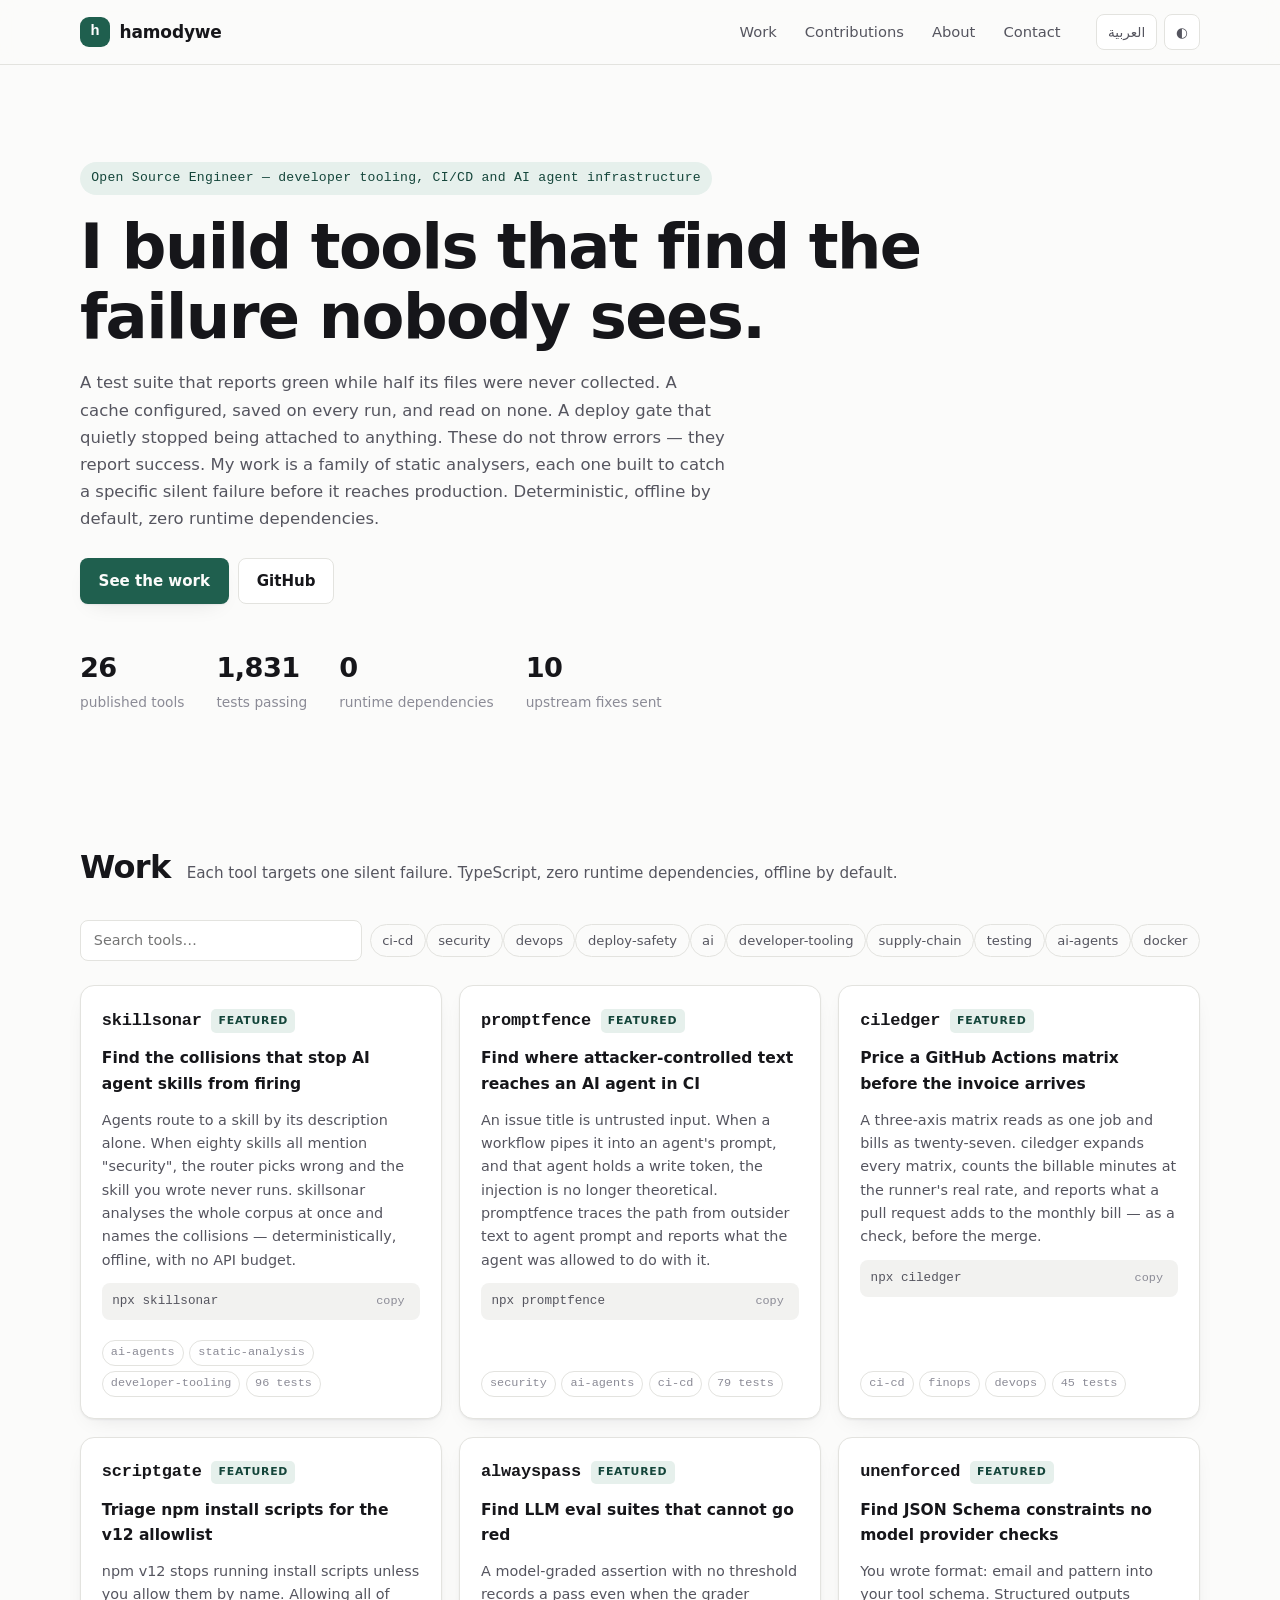
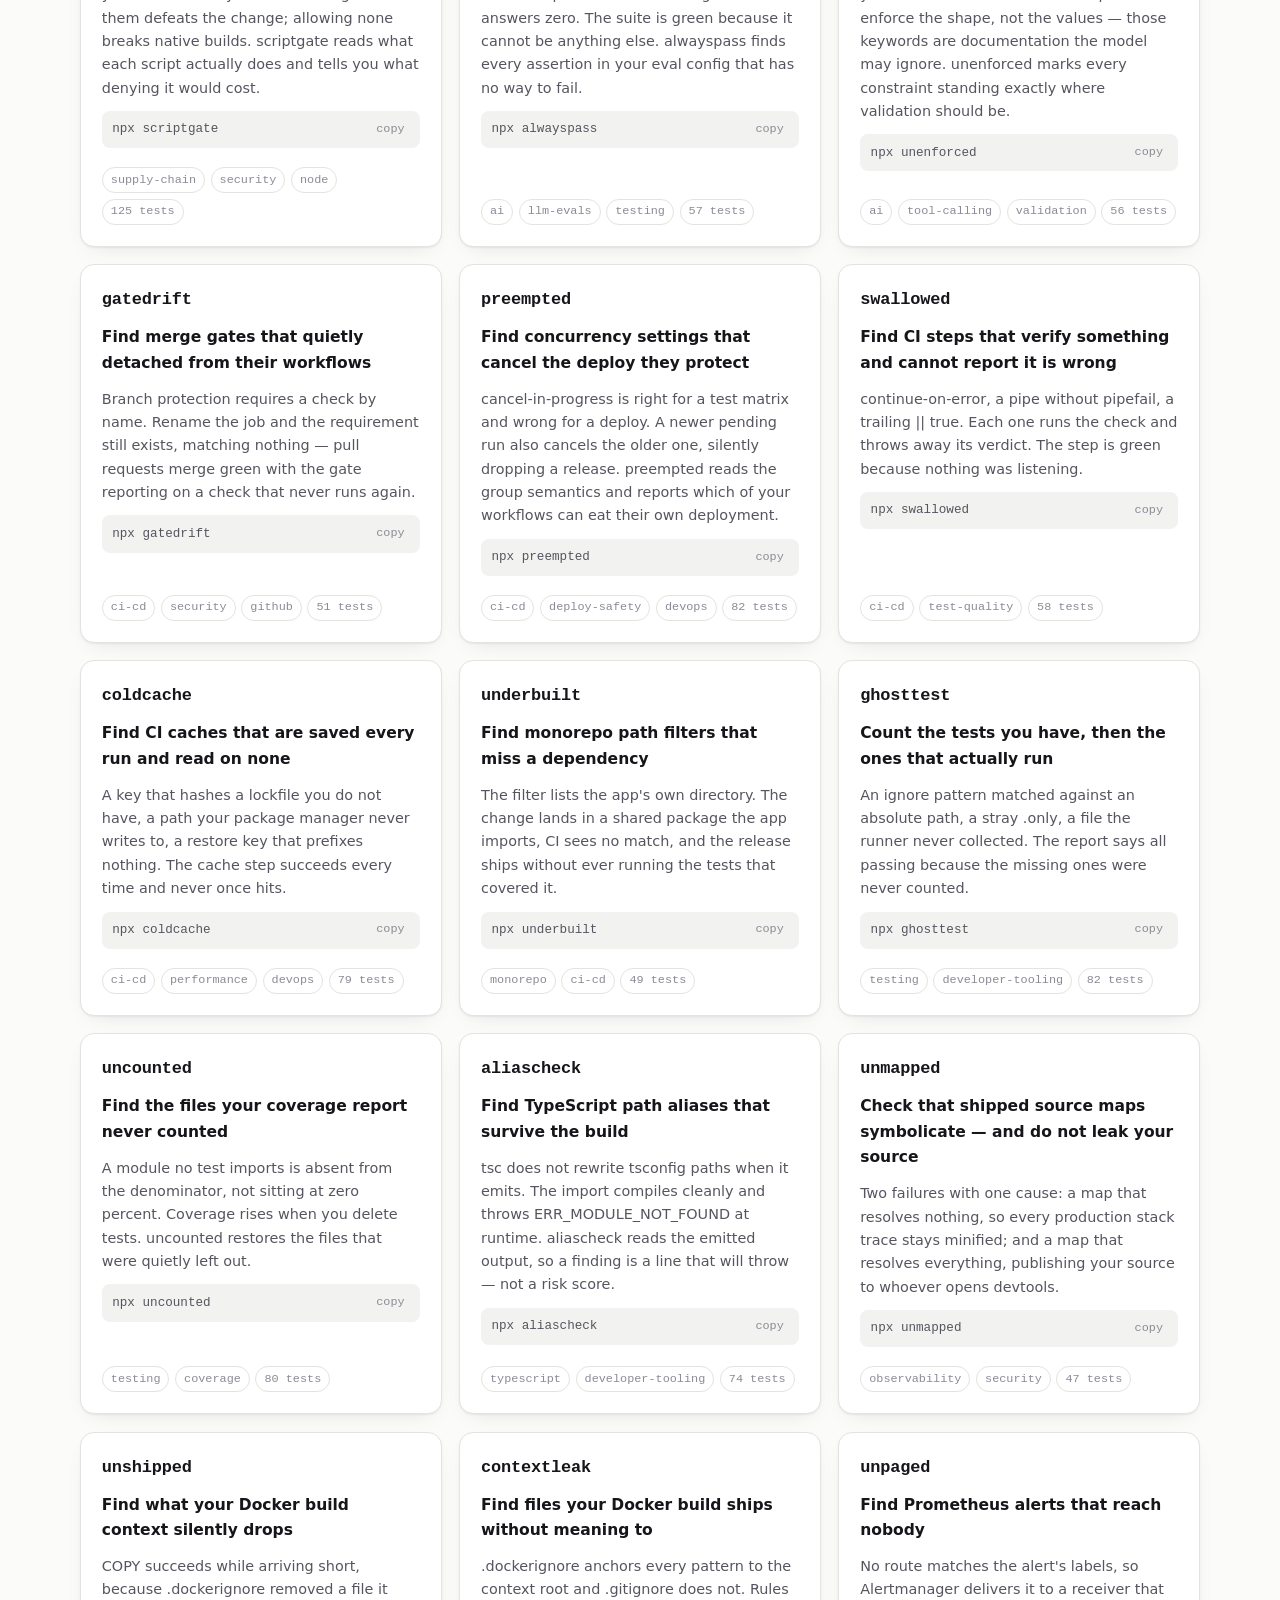
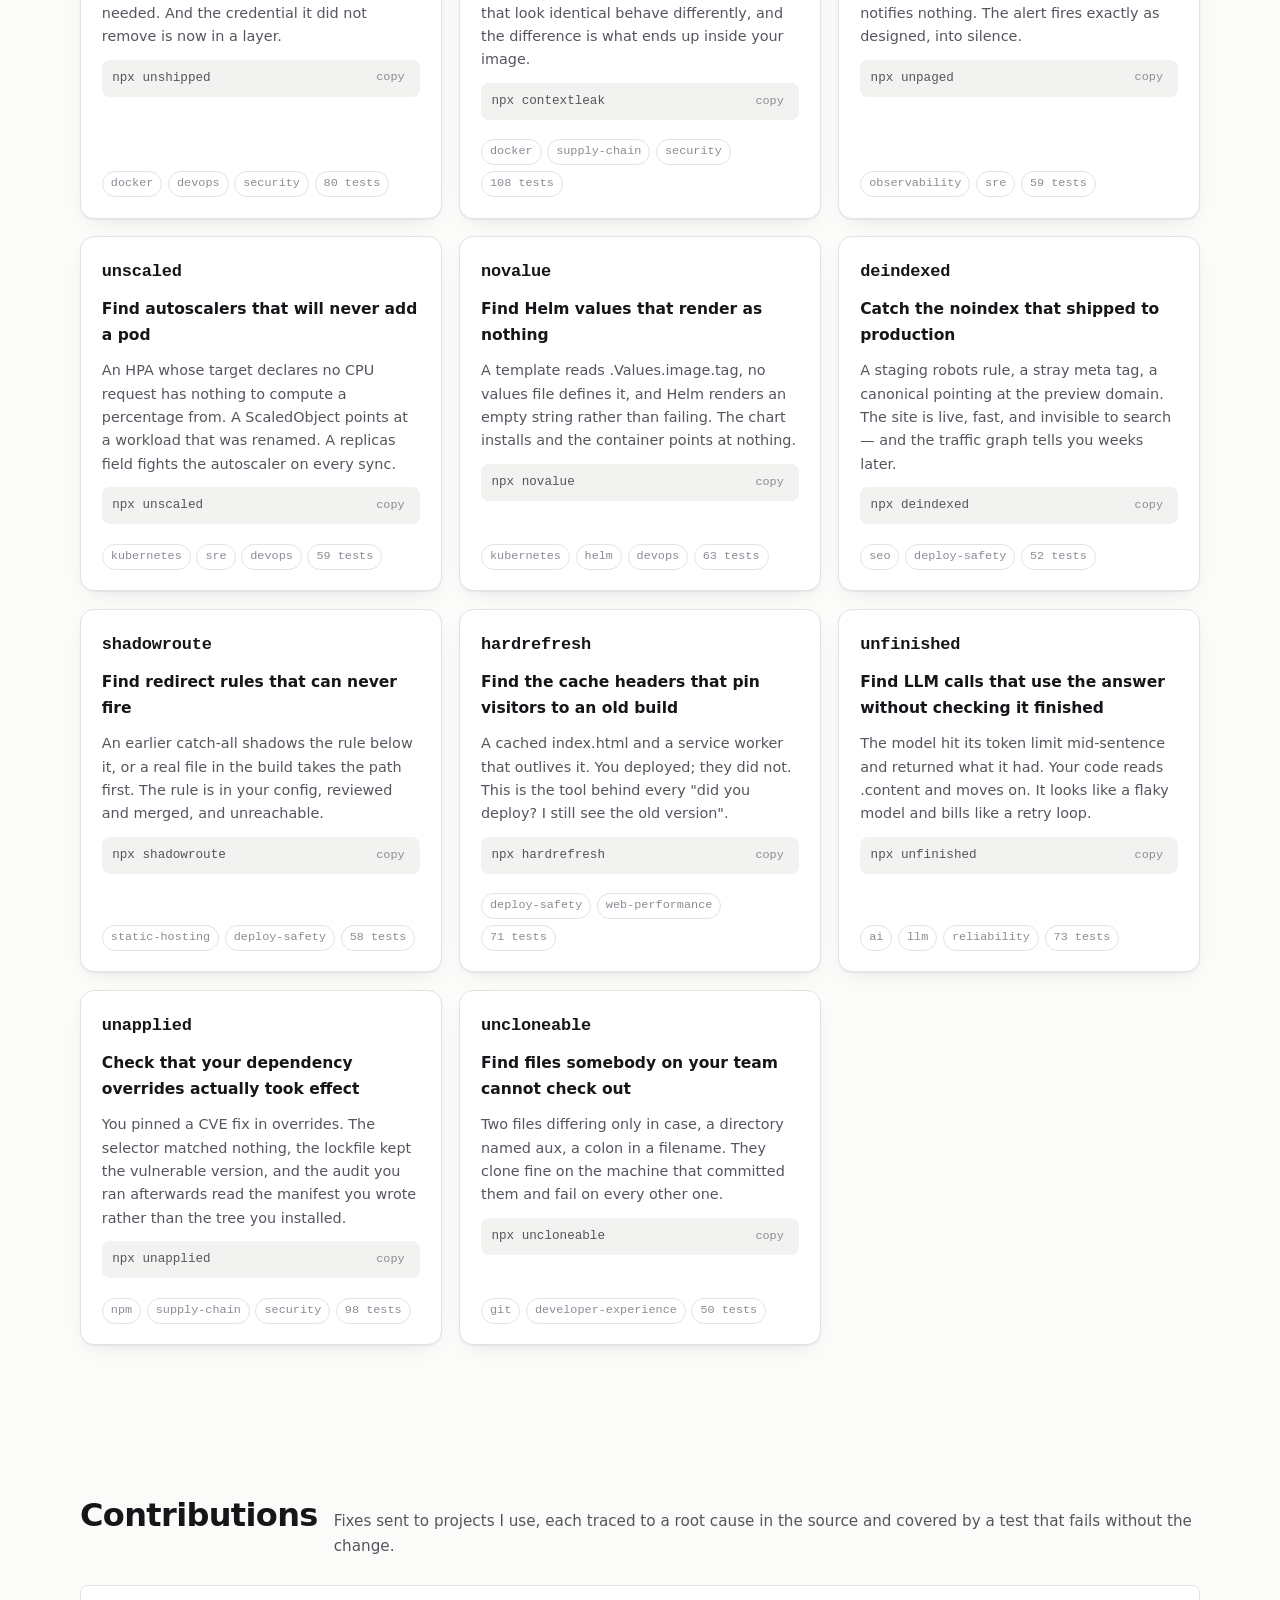
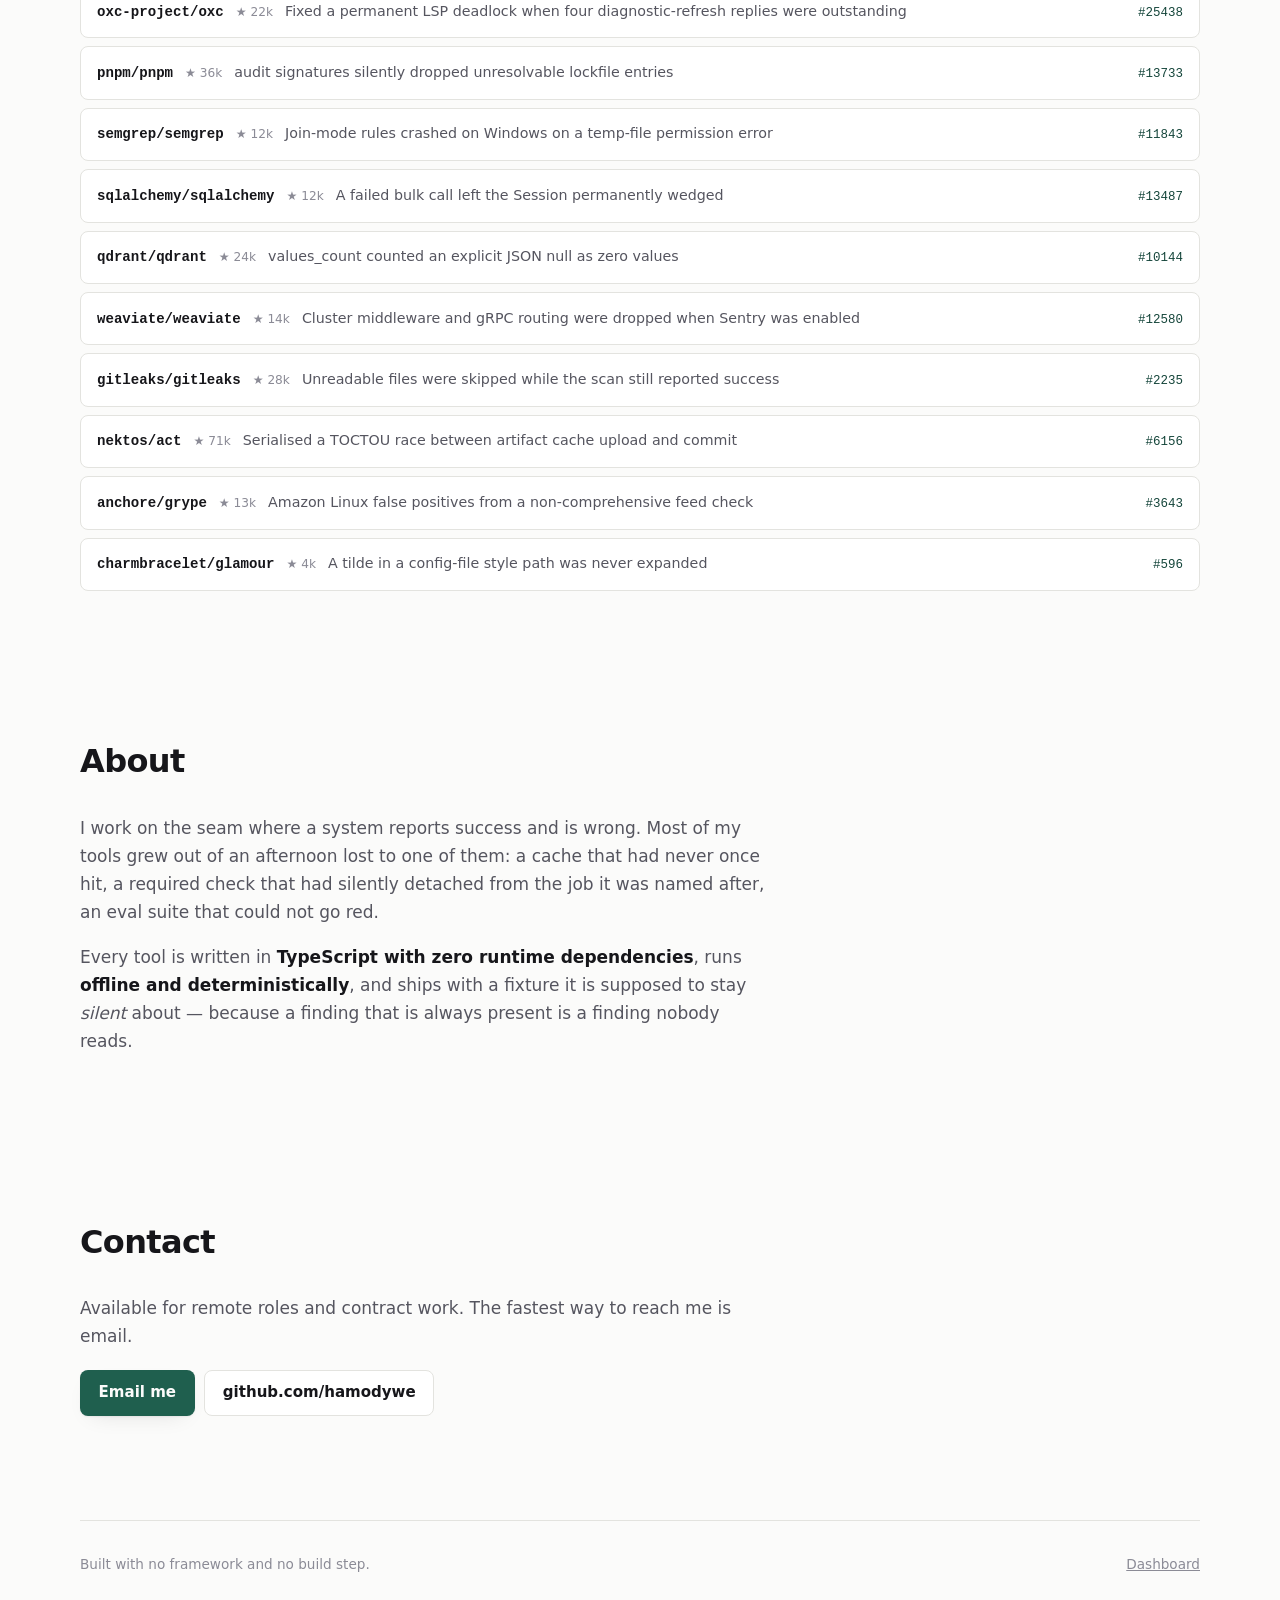
==== index.html @ c2688f0e "feat: bilingual portfolio with a project dashboard Static site, no framework and no build step: GitH" ====
<!doctype html>
<html lang="en" dir="ltr">
<head>
<meta charset="utf-8">
<meta name="viewport" content="width=device-width, initial-scale=1">
<title>hamodywe — open source engineer</title>
<meta name="description" content="Static analysers that find silent failures in CI, deploys, tests and AI agent tooling. Deterministic, offline, zero dependencies.">
<meta name="color-scheme" content="light dark">
<meta property="og:title" content="hamodywe — open source engineer">
<meta property="og:description" content="Tools that find the failure nobody sees.">
<meta property="og:type" content="website">
<link rel="stylesheet" href="assets/css/app.css">
<link rel="icon" href="data:image/svg+xml,<svg xmlns='http://www.w3.org/2000/svg' viewBox='0 0 32 32'><rect width='32' height='32' rx='8' fill='%231f5f4e'/><text x='16' y='23' font-size='19' font-family='monospace' font-weight='700' fill='%23fff' text-anchor='middle'>h</text></svg>">
<script>
  // Applied before paint so the correct theme and direction never flash.
  (() => {
    const t = localStorage.getItem('theme');
    if (t) document.documentElement.dataset.theme = t;
    const l = localStorage.getItem('lang') || (navigator.language || '').startsWith('ar') ? 'ar' : 'en';
    const lang = localStorage.getItem('lang') || l;
    document.documentElement.lang = lang;
    document.documentElement.dir = lang === 'ar' ? 'rtl' : 'ltr';
  })();
</script>
</head>
<body>
<a class="skip" href="#main" data-i18n="skip">Skip to content</a>

<header class="top">
  <div class="wrap top-in">
    <a class="brand" href="./"><span class="brand-mark">h</span><span>hamodywe</span></a>
    <nav class="top-nav" aria-label="Sections">
      <a href="#work" data-i18n="nav.work">Work</a>
      <a href="#contributions" data-i18n="nav.contributions">Contributions</a>
      <a href="#about" data-i18n="nav.about">About</a>
      <a href="#contact" data-i18n="nav.contact">Contact</a>
    </nav>
    <div class="tools">
      <button class="chip" id="lang-toggle" type="button" aria-label="Switch language">العربية</button>
      <button class="chip" id="theme-toggle" type="button" aria-label="Switch theme">◐</button>
    </div>
  </div>
</header>

<main id="main">
  <section class="hero wrap">
    <span class="hero-role" id="hero-role"></span>
    <h1 id="hero-tagline"></h1>
    <p id="hero-intro"></p>
    <div class="hero-actions">
      <a class="btn btn-primary" href="#work" data-i18n="cta.work">See the work</a>
      <a class="btn btn-ghost" id="gh-link" href="https://github.com/hamodywe" target="_blank" rel="noopener">GitHub</a>
    </div>
    <div class="stats" id="stats"></div>
  </section>

  <section class="sec wrap" id="work">
    <div class="sec-head">
      <h2 data-i18n="nav.work">Work</h2>
      <p data-i18n="work.intro">Each tool targets one silent failure. TypeScript, zero runtime dependencies, offline by default.</p>
    </div>
    <div class="filters">
      <input type="search" id="q" autocomplete="off">
      <div id="tags" role="group"></div>
    </div>
    <div class="grid" id="grid"></div>
    <p class="empty" id="empty" hidden data-i18n="work.empty">Nothing matches that filter.</p>
  </section>

  <section class="sec wrap" id="contributions">
    <div class="sec-head">
      <h2 data-i18n="nav.contributions">Contributions</h2>
      <p id="contrib-intro"></p>
    </div>
    <div class="contrib-list" id="contrib-list"></div>
  </section>

  <section class="sec wrap" id="about">
    <div class="sec-head"><h2 data-i18n="nav.about">About</h2></div>
    <div class="prose" id="about-body"></div>
  </section>

  <section class="sec wrap" id="contact">
    <div class="sec-head"><h2 data-i18n="nav.contact">Contact</h2></div>
    <p class="prose" id="contact-line"></p>
    <div class="contact-row">
      <a class="btn btn-primary" id="mail-link" href="#"></a>
      <a class="btn btn-ghost" href="https://github.com/hamodywe" target="_blank" rel="noopener">github.com/hamodywe</a>
    </div>
  </section>
</main>

<footer class="wrap">
  <span id="foot-left"></span>
  <span><a href="admin.html" data-i18n="foot.dashboard">Dashboard</a></span>
</footer>

<div class="toast" id="toast" role="status" aria-live="polite"></div>

<script type="module" src="assets/js/app.js"></script>
</body>
</html>
---- assets/css/app.css ----
/* hamodywe.github.io — design system
   No build step, no dependencies, no external requests. */

:root {
  --bg: #fbfbfa;
  --bg-raised: #ffffff;
  --bg-sunken: #f2f2f0;
  --ink: #16161a;
  --ink-soft: #55555f;
  --ink-faint: #8b8b96;
  --line: #e3e3df;
  --accent: #1f5f4e;
  --accent-soft: #e6f0ec;
  --accent-ink: #14453a;
  --warn: #8a5a1a;

  --radius: 14px;
  --radius-sm: 8px;
  --shadow: 0 1px 2px rgb(20 20 26 / 6%), 0 8px 24px -12px rgb(20 20 26 / 14%);
  --shadow-lift: 0 2px 4px rgb(20 20 26 / 8%), 0 18px 40px -18px rgb(20 20 26 / 22%);

  --page: 1120px;
  --step: clamp(1rem, 0.6rem + 1.6vw, 1.6rem);

  --sans: ui-sans-serif, system-ui, -apple-system, "Segoe UI", Roboto, "Noto Sans Arabic", "Segoe UI Historic", sans-serif;
  --mono: ui-monospace, SFMono-Regular, "SF Mono", Menlo, Consolas, monospace;
}

:root[data-theme='dark'] {
  --bg: #0e0f11;
  --bg-raised: #16181b;
  --bg-sunken: #1c1f23;
  --ink: #eceef0;
  --ink-soft: #a6abb2;
  --ink-faint: #767c85;
  --line: #262a2f;
  --accent: #64d2ad;
  --accent-soft: #14302a;
  --accent-ink: #9fe8cd;
  --warn: #e0b070;
  --shadow: 0 1px 2px rgb(0 0 0 / 40%), 0 10px 30px -14px rgb(0 0 0 / 60%);
  --shadow-lift: 0 2px 6px rgb(0 0 0 / 45%), 0 22px 48px -20px rgb(0 0 0 / 70%);
}

@media (prefers-color-scheme: dark) {
  :root:not([data-theme='light']) {
    --bg: #0e0f11;
    --bg-raised: #16181b;
    --bg-sunken: #1c1f23;
    --ink: #eceef0;
    --ink-soft: #a6abb2;
    --ink-faint: #767c85;
    --line: #262a2f;
    --accent: #64d2ad;
    --accent-soft: #14302a;
    --accent-ink: #9fe8cd;
    --warn: #e0b070;
    --shadow: 0 1px 2px rgb(0 0 0 / 40%), 0 10px 30px -14px rgb(0 0 0 / 60%);
    --shadow-lift: 0 2px 6px rgb(0 0 0 / 45%), 0 22px 48px -20px rgb(0 0 0 / 70%);
  }
}

*, *::before, *::after { box-sizing: border-box; }

html { scroll-behavior: smooth; }
@media (prefers-reduced-motion: reduce) {
  html { scroll-behavior: auto; }
  *, *::before, *::after { animation-duration: 0.001ms !important; transition-duration: 0.001ms !important; }
}

body {
  margin: 0;
  background: var(--bg);
  color: var(--ink);
  font-family: var(--sans);
  font-size: 17px;
  line-height: 1.65;
  -webkit-font-smoothing: antialiased;
  text-rendering: optimizeLegibility;
}

html[dir='rtl'] body { line-height: 1.9; }

.wrap { width: min(100% - 2.5rem, var(--page)); margin-inline: auto; }

a { color: inherit; }

.skip {
  position: absolute; inset-inline-start: -9999px; top: 0; z-index: 100;
  background: var(--accent); color: #fff; padding: 0.6rem 1rem; border-radius: 0 0 var(--radius-sm) 0;
}
.skip:focus { inset-inline-start: 0; }

/* ---------- header ---------- */

.top {
  position: sticky; top: 0; z-index: 40;
  backdrop-filter: blur(12px);
  background: color-mix(in srgb, var(--bg) 86%, transparent);
  border-bottom: 1px solid var(--line);
}
.top-in { display: flex; align-items: center; gap: 1rem; padding: 0.85rem 0; }

.brand { display: flex; align-items: center; gap: 0.6rem; font-weight: 650; letter-spacing: -0.01em; text-decoration: none; }
.brand-mark {
  width: 30px; height: 30px; border-radius: 9px; display: grid; place-items: center;
  background: var(--accent); color: var(--bg-raised); font-family: var(--mono); font-size: 15px; font-weight: 700;
}

.top-nav { display: flex; gap: 0.35rem; margin-inline-start: auto; }
.top-nav a {
  padding: 0.4rem 0.7rem; border-radius: var(--radius-sm); text-decoration: none;
  color: var(--ink-soft); font-size: 0.92rem; transition: background 0.15s, color 0.15s;
}
.top-nav a:hover { background: var(--bg-sunken); color: var(--ink); }
@media (max-width: 760px) { .top-nav { display: none; } }

.tools { display: flex; gap: 0.4rem; margin-inline-start: auto; }
@media (min-width: 761px) { .tools { margin-inline-start: 0.5rem; } }

.chip {
  border: 1px solid var(--line); background: var(--bg-raised); color: var(--ink-soft);
  border-radius: var(--radius-sm); padding: 0.38rem 0.7rem; font: inherit; font-size: 0.85rem;
  cursor: pointer; transition: border-color 0.15s, color 0.15s, background 0.15s;
}
.chip:hover { color: var(--ink); border-color: var(--ink-faint); }
.chip:focus-visible, a:focus-visible, button:focus-visible, input:focus-visible, textarea:focus-visible, select:focus-visible {
  outline: 2px solid var(--accent); outline-offset: 2px;
}

/* ---------- hero ---------- */

.hero { padding: clamp(3rem, 8vw, 6rem) 0 clamp(2rem, 5vw, 3.5rem); }
.hero-role {
  font-family: var(--mono); font-size: 0.82rem; letter-spacing: 0.02em;
  color: var(--accent-ink); background: var(--accent-soft);
  display: inline-block; padding: 0.35rem 0.7rem; border-radius: 999px; margin-bottom: 1.1rem;
}
.hero h1 {
  font-size: clamp(2.1rem, 1.2rem + 3.6vw, 3.9rem);
  line-height: 1.12; letter-spacing: -0.025em; margin: 0 0 1.1rem; font-weight: 680; max-width: 20ch;
}
html[dir='rtl'] .hero h1 { line-height: 1.35; letter-spacing: 0; }
.hero p { color: var(--ink-soft); max-width: 62ch; margin: 0 0 1.6rem; font-size: 1.03rem; }
.hero-actions { display: flex; flex-wrap: wrap; gap: 0.6rem; align-items: center; }

.btn {
  display: inline-flex; align-items: center; gap: 0.45rem; text-decoration: none;
  padding: 0.6rem 1.1rem; border-radius: var(--radius-sm); font-size: 0.94rem; font-weight: 550;
  border: 1px solid transparent; cursor: pointer; transition: transform 0.12s, box-shadow 0.15s, background 0.15s;
}
.btn-primary { background: var(--accent); color: var(--bg); box-shadow: var(--shadow); }
.btn-primary:hover { transform: translateY(-1px); box-shadow: var(--shadow-lift); }
.btn-ghost { border-color: var(--line); color: var(--ink); background: var(--bg-raised); }
.btn-ghost:hover { border-color: var(--ink-faint); }

.stats { display: flex; flex-wrap: wrap; gap: 2rem; margin-top: 2.6rem; }
.stat-n { font-size: 1.7rem; font-weight: 660; letter-spacing: -0.02em; font-variant-numeric: tabular-nums; }
.stat-l { color: var(--ink-faint); font-size: 0.86rem; }

/* ---------- sections ---------- */

.sec { padding: clamp(2.5rem, 6vw, 4.5rem) 0; }
.sec-head { display: flex; align-items: baseline; gap: 1rem; flex-wrap: wrap; margin-bottom: 1.6rem; }
.sec-head h2 { font-size: clamp(1.4rem, 1rem + 1.4vw, 2rem); letter-spacing: -0.02em; margin: 0; font-weight: 640; }
.sec-head p { color: var(--ink-soft); margin: 0; font-size: 0.95rem; flex: 1 1 24ch; }

.filters { display: flex; flex-wrap: wrap; gap: 0.45rem; margin-bottom: 1.5rem; align-items: center; }
.filters input[type='search'] {
  flex: 1 1 15rem; min-width: 0; padding: 0.5rem 0.8rem; font: inherit; font-size: 0.9rem;
  border: 1px solid var(--line); border-radius: var(--radius-sm); background: var(--bg-raised); color: var(--ink);
}
.tag-btn {
  border: 1px solid var(--line); background: transparent; color: var(--ink-soft);
  border-radius: 999px; padding: 0.28rem 0.72rem; font: inherit; font-size: 0.82rem; cursor: pointer;
  transition: all 0.15s;
}
.tag-btn:hover { color: var(--ink); border-color: var(--ink-faint); }
.tag-btn[aria-pressed='true'] { background: var(--accent); border-color: var(--accent); color: var(--bg); }

/* ---------- project grid ---------- */

.grid { display: grid; gap: 1.1rem; grid-template-columns: repeat(auto-fill, minmax(min(100%, 21rem), 1fr)); }

.card {
  position: relative; display: flex; flex-direction: column; gap: 0.7rem;
  background: var(--bg-raised); border: 1px solid var(--line); border-radius: var(--radius);
  padding: 1.3rem; box-shadow: var(--shadow);
  transition: transform 0.16s ease, box-shadow 0.16s ease, border-color 0.16s ease;
  opacity: 0; translate: 0 12px;
}
.card.in { opacity: 1; translate: 0 0; }
.card:hover { transform: translateY(-3px); box-shadow: var(--shadow-lift); border-color: color-mix(in srgb, var(--accent) 40%, var(--line)); }

.card-top { display: flex; align-items: center; gap: 0.6rem; }
.card h3 { margin: 0; font-size: 1.06rem; font-family: var(--mono); font-weight: 620; letter-spacing: -0.01em; }
.card h3 a { text-decoration: none; }
.card h3 a::after { content: ''; position: absolute; inset: 0; border-radius: var(--radius); }
.star {
  margin-inline-start: auto; font-size: 0.8rem; color: var(--ink-faint);
  font-variant-numeric: tabular-nums; display: inline-flex; align-items: center; gap: 0.25rem;
}
.badge-featured {
  font-size: 0.68rem; text-transform: uppercase; letter-spacing: 0.07em; font-weight: 650;
  color: var(--accent-ink); background: var(--accent-soft); padding: 0.18rem 0.45rem; border-radius: 5px;
}

.card-tagline { font-weight: 560; margin: 0; font-size: 0.97rem; }
.card p.card-desc { margin: 0; color: var(--ink-soft); font-size: 0.9rem; line-height: 1.62; }
html[dir='rtl'] .card p.card-desc { line-height: 1.95; }

.card-meta { display: flex; flex-wrap: wrap; gap: 0.35rem; margin-top: auto; padding-top: 0.5rem; }
.pill {
  font-size: 0.74rem; color: var(--ink-faint); border: 1px solid var(--line);
  padding: 0.14rem 0.5rem; border-radius: 999px; font-family: var(--mono);
}
.card-run {
  font-family: var(--mono); font-size: 0.79rem; color: var(--ink-soft);
  background: var(--bg-sunken); border-radius: var(--radius-sm); padding: 0.45rem 0.65rem;
  display: flex; align-items: center; gap: 0.5rem; direction: ltr; text-align: left;
}
.card-run button {
  margin-inline-start: auto; border: 0; background: transparent; color: var(--ink-faint);
  cursor: pointer; font: inherit; font-size: 0.74rem; padding: 0.1rem 0.3rem; border-radius: 4px; z-index: 1; position: relative;
}
.card-run button:hover { color: var(--accent); background: var(--bg-raised); }

.empty { color: var(--ink-faint); text-align: center; padding: 3rem 0; }

/* ---------- contributions ---------- */

.contrib-list { display: grid; gap: 0.5rem; }
.contrib {
  display: flex; align-items: baseline; gap: 0.75rem; flex-wrap: wrap;
  padding: 0.85rem 1rem; border: 1px solid var(--line); border-radius: var(--radius-sm);
  background: var(--bg-raised); text-decoration: none;
  transition: border-color 0.15s, transform 0.15s;
}
.contrib:hover { border-color: var(--accent); transform: translateX(2px); }
html[dir='rtl'] .contrib:hover { transform: translateX(-2px); }
.contrib-repo { font-family: var(--mono); font-size: 0.88rem; font-weight: 600; }
.contrib-stars { font-size: 0.76rem; color: var(--ink-faint); font-variant-numeric: tabular-nums; }
.contrib-what { color: var(--ink-soft); font-size: 0.89rem; flex: 1 1 20ch; }
.contrib-pr { font-family: var(--mono); font-size: 0.78rem; color: var(--accent-ink); }

/* ---------- about / contact ---------- */

.prose { max-width: 64ch; color: var(--ink-soft); }
.prose strong { color: var(--ink); font-weight: 600; }

.contact-row { display: flex; flex-wrap: wrap; gap: 0.6rem; margin-top: 1.2rem; }

footer {
  border-top: 1px solid var(--line); margin-top: 2rem; padding: 2rem 0 3rem;
  color: var(--ink-faint); font-size: 0.85rem;
  display: flex; justify-content: space-between; gap: 1rem; flex-wrap: wrap;
}

/* ---------- dashboard ---------- */

.admin-grid { display: grid; gap: 1.5rem; grid-template-columns: minmax(0, 1fr); align-items: start; }
@media (min-width: 960px) { .admin-grid { grid-template-columns: minmax(0, 1fr) minmax(0, 1fr); } }

.panel { background: var(--bg-raised); border: 1px solid var(--line); border-radius: var(--radius); padding: 1.3rem; }
.panel h2 { margin: 0 0 0.3rem; font-size: 1.1rem; }
.panel > p { margin: 0 0 1.1rem; color: var(--ink-soft); font-size: 0.88rem; }

.field { display: grid; gap: 0.3rem; margin-bottom: 0.85rem; }
.field label { font-size: 0.83rem; color: var(--ink-soft); font-weight: 550; }
.field input, .field textarea, .field select {
  font: inherit; font-size: 0.92rem; padding: 0.5rem 0.7rem; color: var(--ink);
  background: var(--bg); border: 1px solid var(--line); border-radius: var(--radius-sm); width: 100%;
}
.field textarea { min-height: 5.5rem; resize: vertical; line-height: 1.6; }
.field .hint { font-size: 0.76rem; color: var(--ink-faint); }
.field-row { display: grid; gap: 0.85rem; grid-template-columns: 1fr 1fr; }

.admin-list { display: grid; gap: 0.4rem; max-height: 22rem; overflow: auto; padding-inline-end: 0.2rem; }
.admin-item {
  display: flex; align-items: center; gap: 0.6rem; padding: 0.5rem 0.7rem;
  border: 1px solid var(--line); border-radius: var(--radius-sm); background: var(--bg);
}
.admin-item strong { font-family: var(--mono); font-size: 0.86rem; font-weight: 600; }
.admin-item span { color: var(--ink-faint); font-size: 0.8rem; overflow: hidden; text-overflow: ellipsis; white-space: nowrap; }
.admin-item .row-actions { margin-inline-start: auto; display: flex; gap: 0.25rem; flex-shrink: 0; }
.icon-btn {
  border: 1px solid var(--line); background: var(--bg-raised); color: var(--ink-soft);
  border-radius: 6px; width: 28px; height: 28px; display: grid; place-items: center;
  cursor: pointer; font-size: 0.85rem; line-height: 1;
}
.icon-btn:hover { color: var(--ink); border-color: var(--ink-faint); }
.icon-btn.danger:hover { color: #c0392b; border-color: #c0392b; }

.out {
  font-family: var(--mono); font-size: 0.78rem; background: var(--bg-sunken); color: var(--ink-soft);
  border: 1px solid var(--line); border-radius: var(--radius-sm); padding: 0.8rem;
  max-height: 16rem; overflow: auto; white-space: pre; direction: ltr; text-align: left;
}

.note {
  border-inline-start: 3px solid var(--accent); background: var(--accent-soft); color: var(--accent-ink);
  padding: 0.7rem 0.9rem; border-radius: 0 var(--radius-sm) var(--radius-sm) 0; font-size: 0.86rem; margin-bottom: 1.1rem;
}
html[dir='rtl'] .note { border-radius: var(--radius-sm) 0 0 var(--radius-sm); }

.toast {
  position: fixed; inset-block-end: 1.5rem; inset-inline-start: 50%; translate: -50% 0;
  background: var(--ink); color: var(--bg); padding: 0.6rem 1.1rem; border-radius: 999px;
  font-size: 0.88rem; box-shadow: var(--shadow-lift); opacity: 0; pointer-events: none;
  transition: opacity 0.2s, translate 0.2s; z-index: 90;
}
.toast.show { opacity: 1; translate: -50% -6px; }
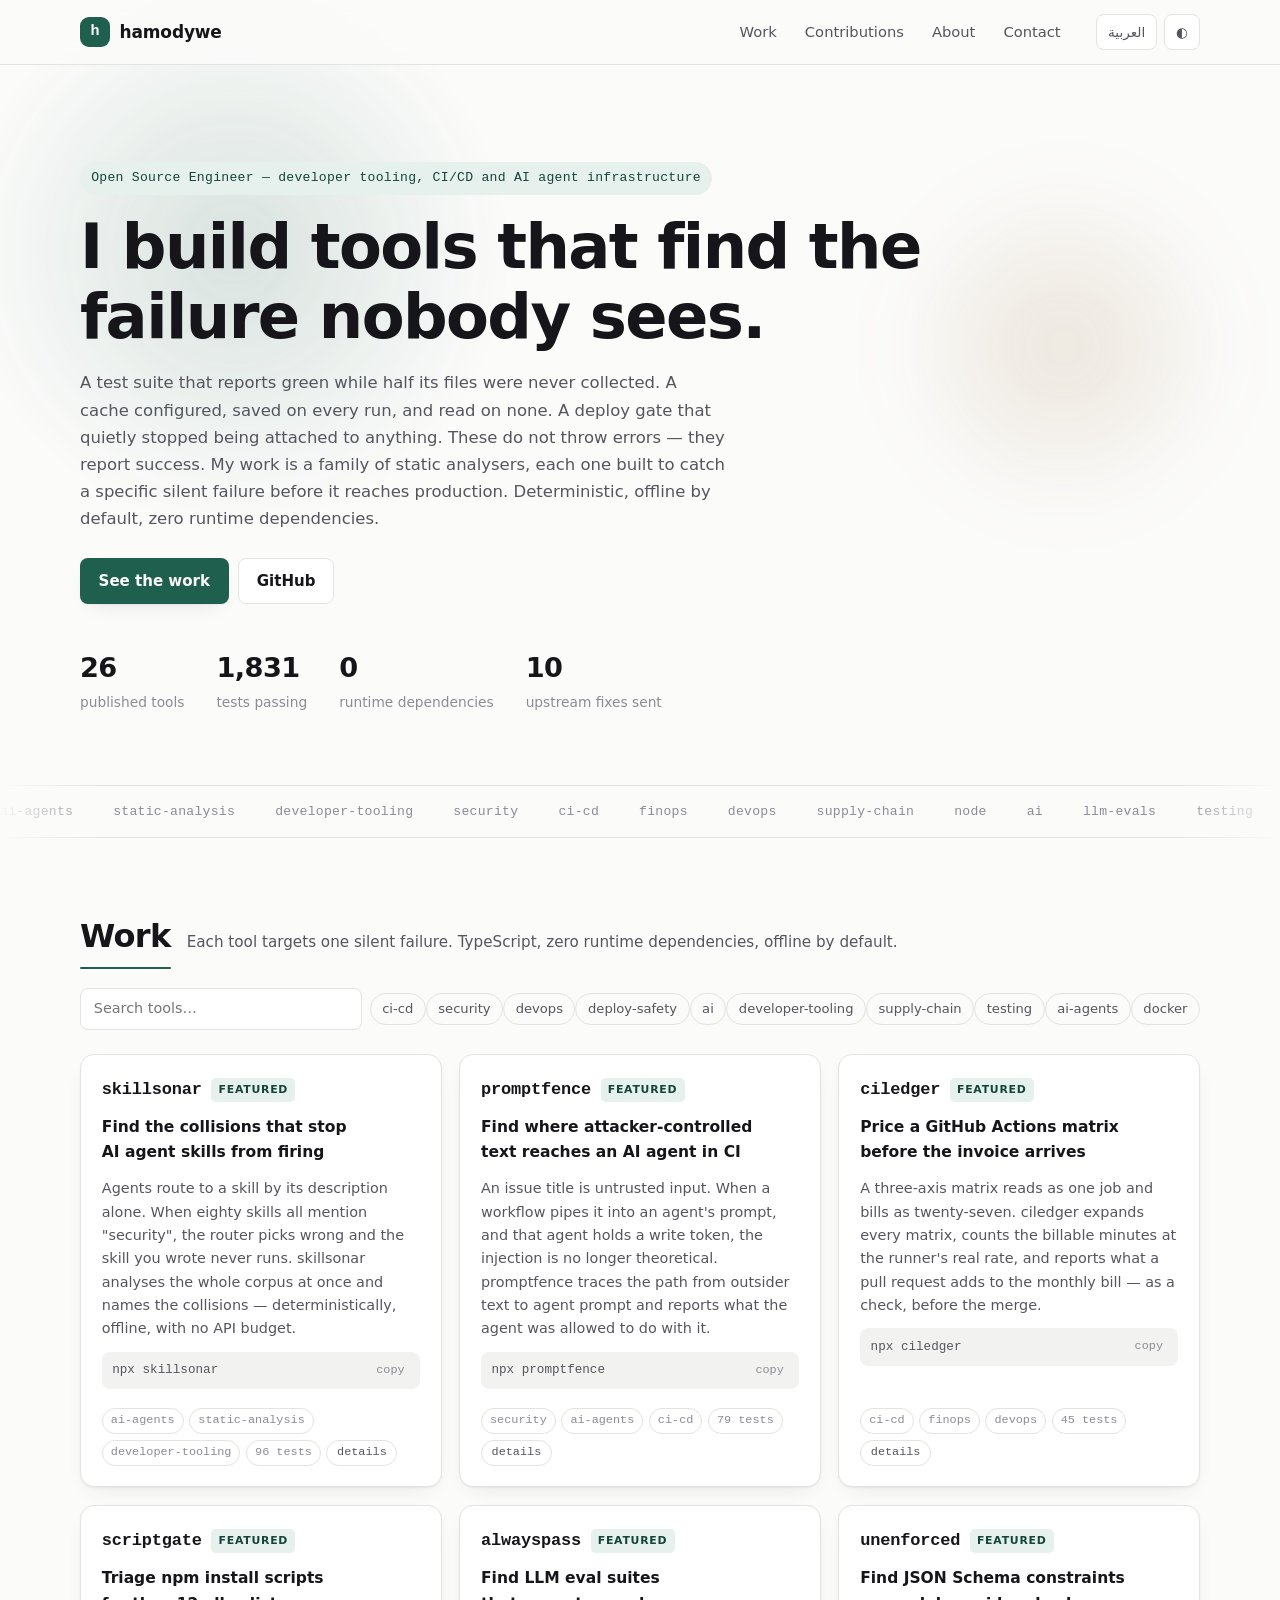
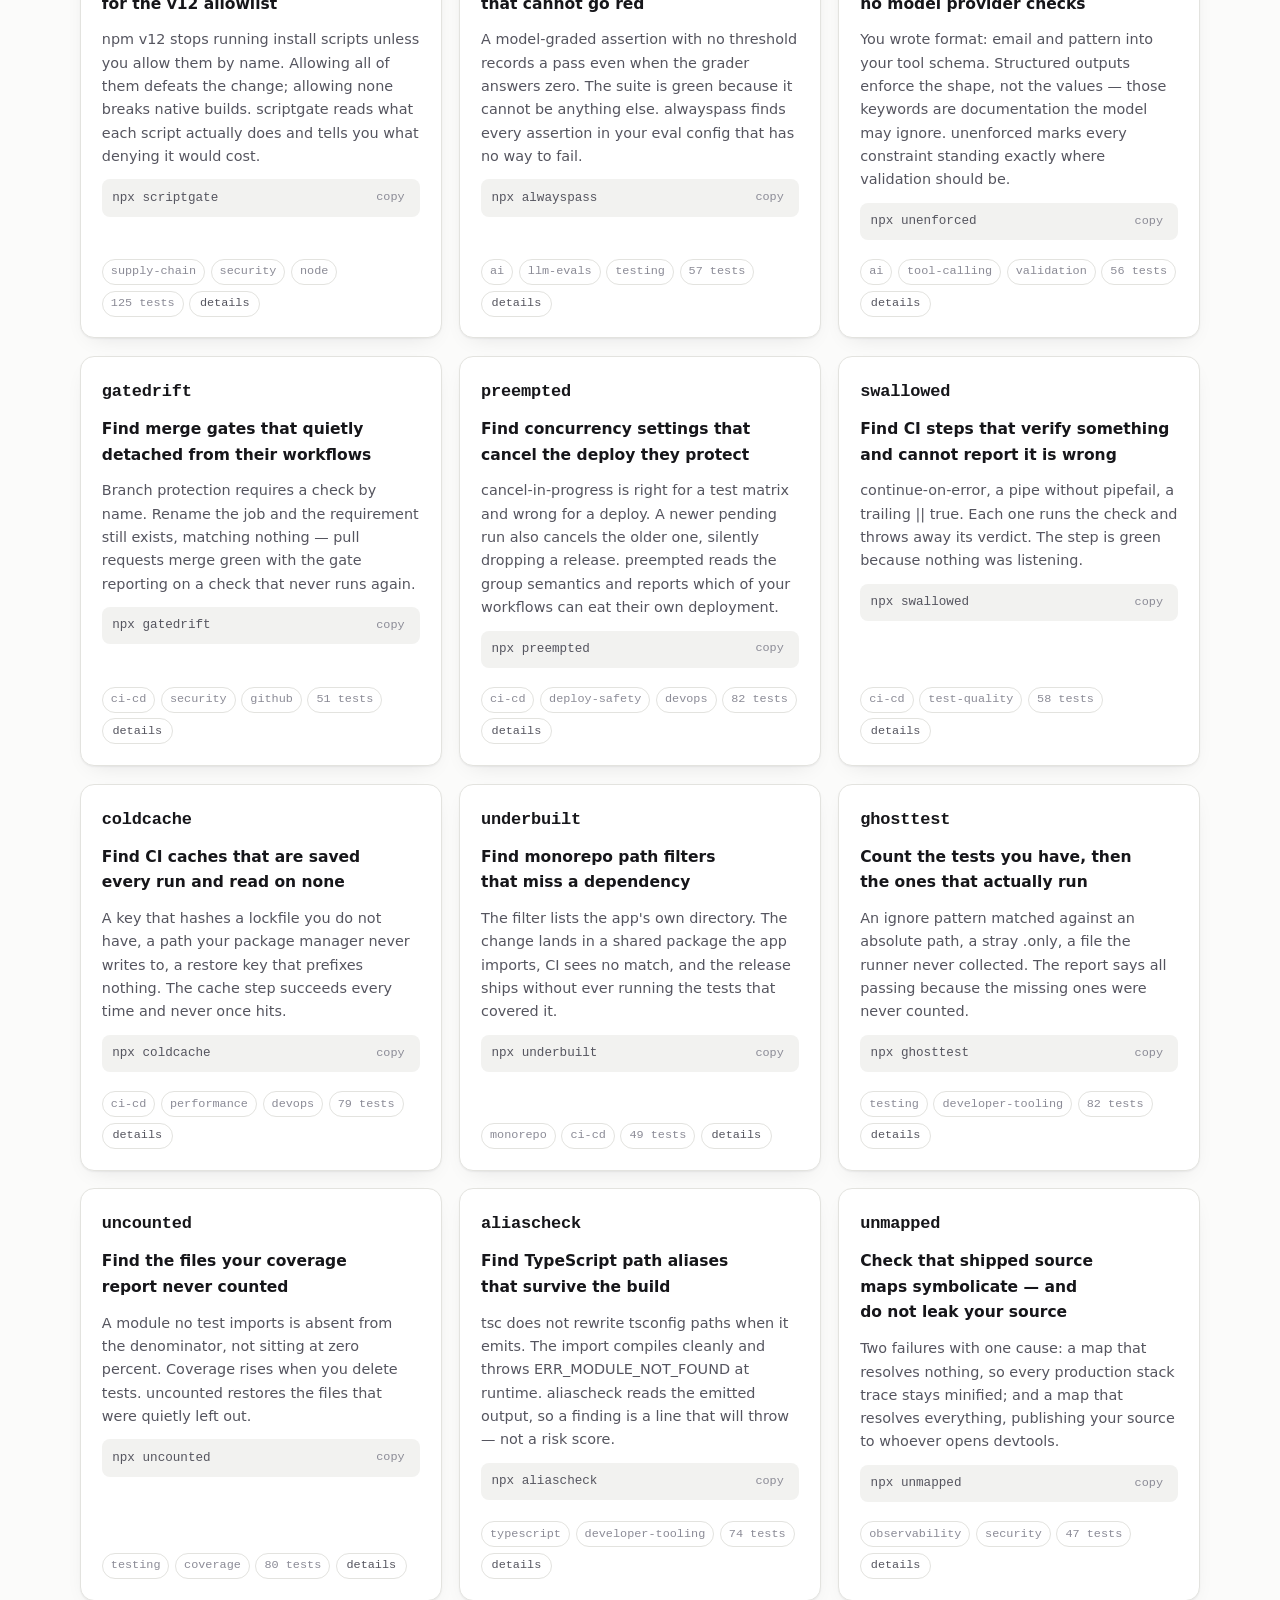
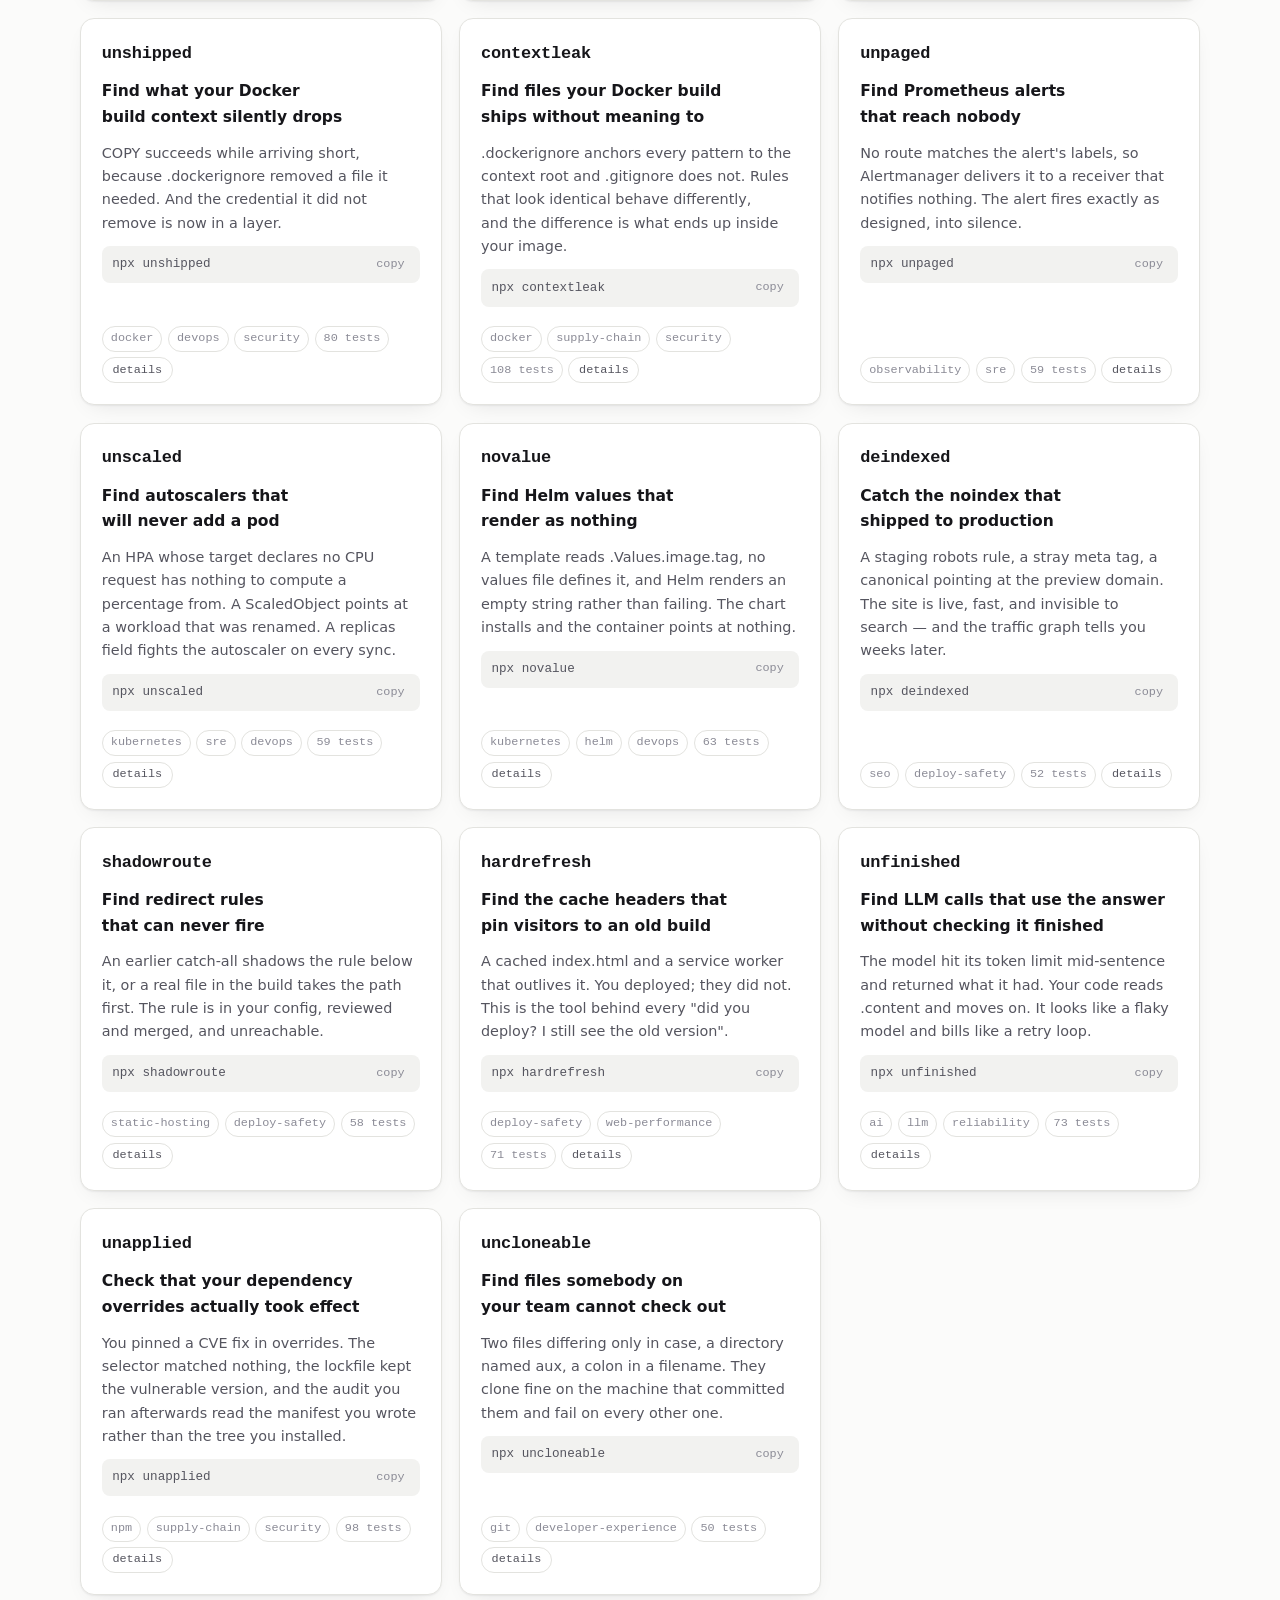
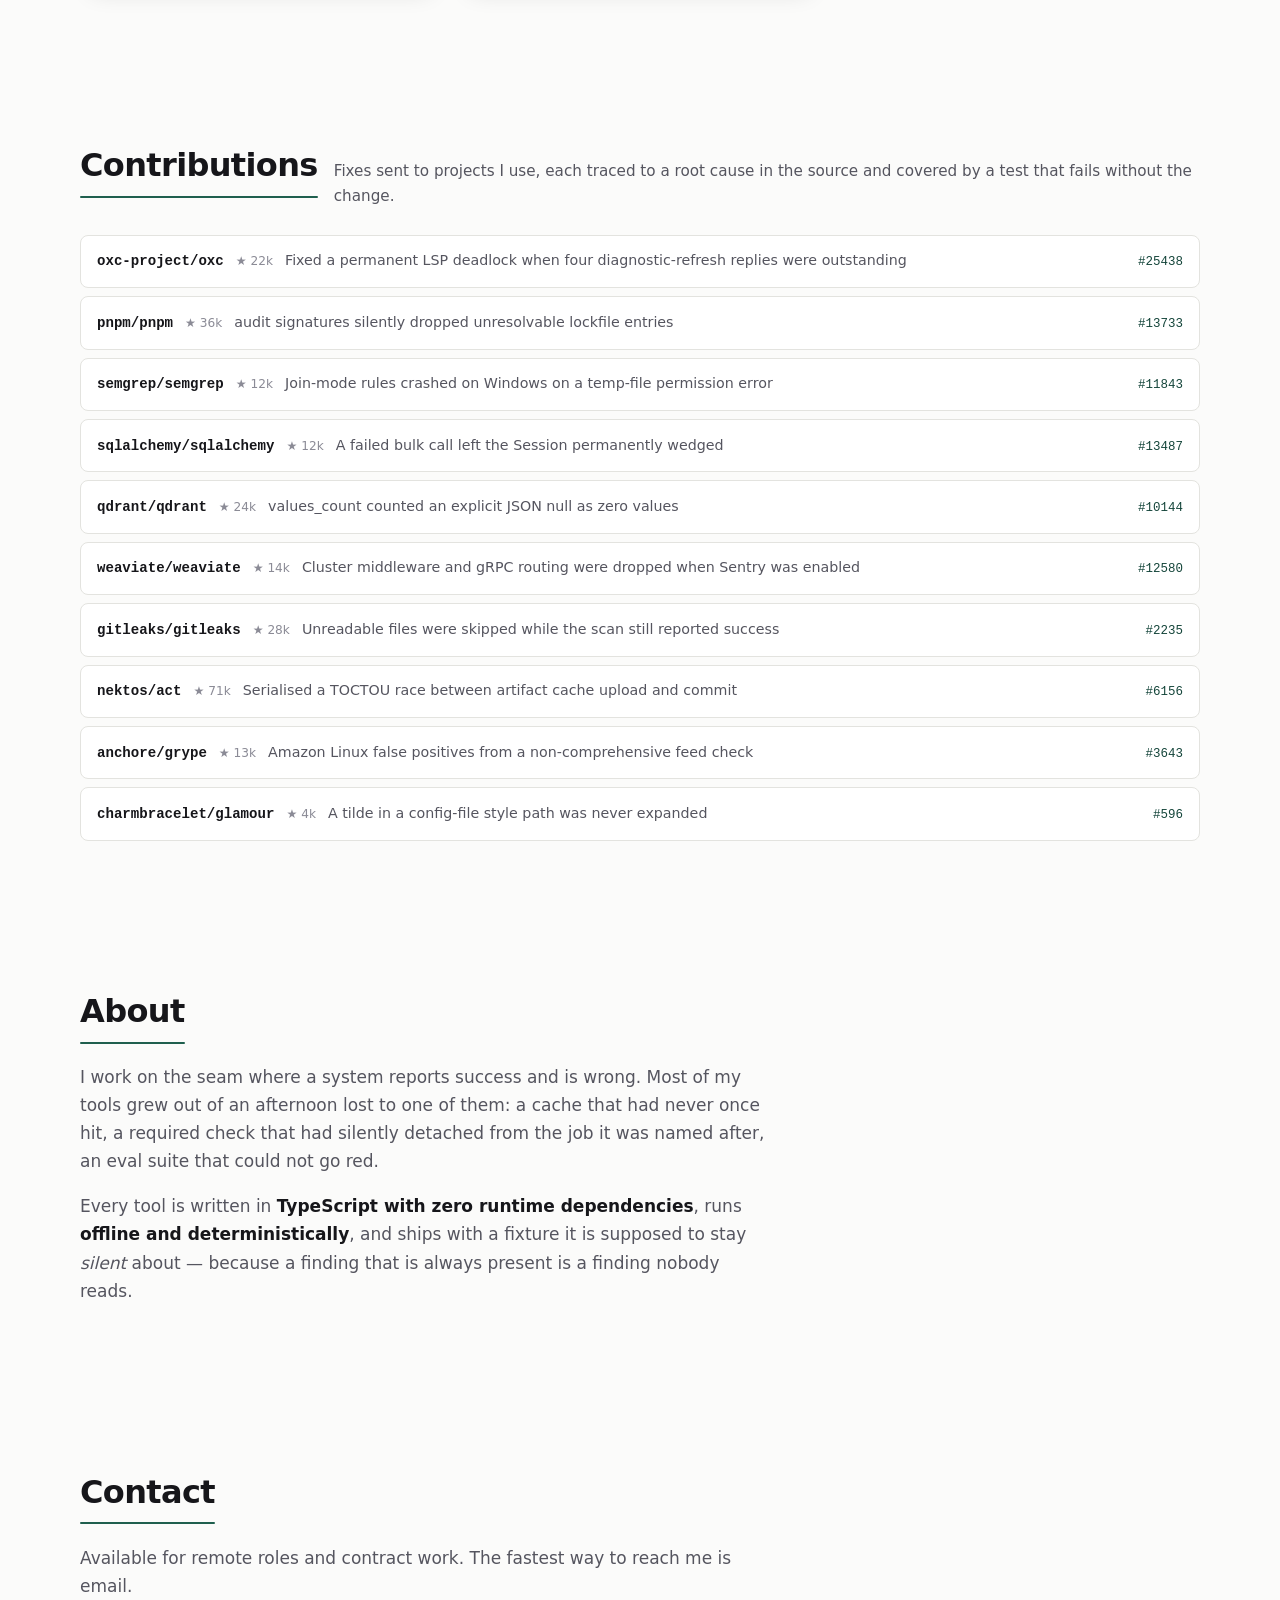
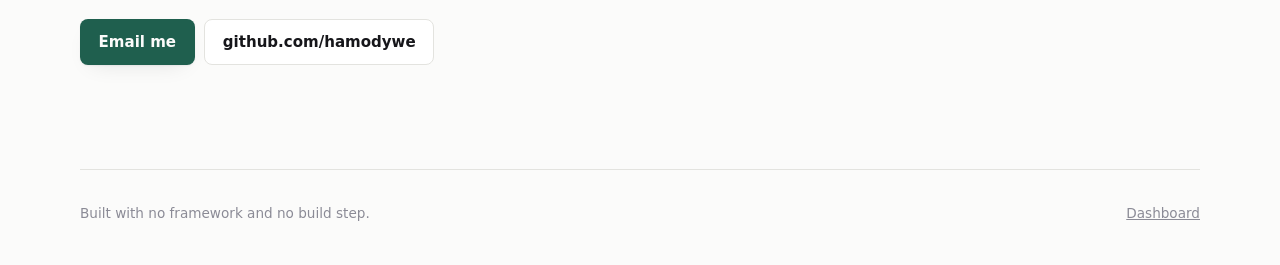
==== commit 83410ee1: "feat: motion layer, project detail dialog and scroll-driven reveals Adds a progressive motion layer " ====
--- a/index.html
+++ b/index.html
@@ -10,6 +10,7 @@
 <meta property="og:description" content="Tools that find the failure nobody sees.">
 <meta property="og:type" content="website">
 <link rel="stylesheet" href="assets/css/app.css">
+<link rel="stylesheet" href="assets/css/motion.css">
 <link rel="icon" href="data:image/svg+xml,<svg xmlns='http://www.w3.org/2000/svg' viewBox='0 0 32 32'><rect width='32' height='32' rx='8' fill='%231f5f4e'/><text x='16' y='23' font-size='19' font-family='monospace' font-weight='700' fill='%23fff' text-anchor='middle'>h</text></svg>">
 <script>
   // Applied before paint so the correct theme and direction never flash.
@@ -24,6 +25,7 @@
 </script>
 </head>
 <body>
+<div class="progress" aria-hidden="true"></div>
 <a class="skip" href="#main" data-i18n="skip">Skip to content</a>
 
 <header class="top">
@@ -53,6 +55,8 @@
     </div>
     <div class="stats" id="stats"></div>
   </section>
+
+  <div class="marquee" aria-hidden="true"><div class="marquee-track" id="marquee"></div></div>
 
   <section class="sec wrap" id="work">
     <div class="sec-head">
@@ -95,6 +99,11 @@
   <span><a href="admin.html" data-i18n="foot.dashboard">Dashboard</a></span>
 </footer>
 
+<dialog class="detail" id="detail" aria-labelledby="detail-title">
+  <button class="detail-close" type="button" id="detail-close" aria-label="Close">✕</button>
+  <div class="detail-in" id="detail-in"></div>
+</dialog>
+
 <div class="toast" id="toast" role="status" aria-live="polite"></div>
 
 <script type="module" src="assets/js/app.js"></script>
--- a/assets/css/app.css
+++ b/assets/css/app.css
@@ -194,8 +194,19 @@
 
 .card-top { display: flex; align-items: center; gap: 0.6rem; }
 .card h3 { margin: 0; font-size: 1.06rem; font-family: var(--mono); font-weight: 620; letter-spacing: -0.01em; }
-.card h3 a { text-decoration: none; }
-.card h3 a::after { content: ''; position: absolute; inset: 0; border-radius: var(--radius); }
+/* The title links to the repository. The card body is deliberately NOT a
+   stretched link: the rest of the card opens the detail dialog, and one
+   element cannot be both. */
+.card h3 a { text-decoration: none; border-bottom: 1px solid transparent; }
+.card h3 a:hover { border-bottom-color: var(--accent); }
+.card { cursor: pointer; }
+
+.card-more {
+  border: 1px solid var(--line); background: transparent; color: var(--ink-soft);
+  border-radius: 999px; padding: 0.14rem 0.6rem; font: inherit; font-size: 0.74rem;
+  cursor: pointer; font-family: var(--mono);
+}
+.card-more:hover { color: var(--accent); border-color: var(--accent); }
 .star {
   margin-inline-start: auto; font-size: 0.8rem; color: var(--ink-faint);
   font-variant-numeric: tabular-nums; display: inline-flex; align-items: center; gap: 0.25rem;
--- a/assets/css/motion.css
+++ b/assets/css/motion.css
@@ -0,0 +1,200 @@
+/* Motion and depth layer.
+   Everything here is progressive: the site is complete and legible with this
+   file removed, and every effect is disabled under prefers-reduced-motion. */
+
+/* ---------- scroll progress ---------- */
+
+.progress {
+  position: fixed; inset-block-start: 0; inset-inline: 0; height: 2px; z-index: 60;
+  background: linear-gradient(to right, var(--accent), color-mix(in srgb, var(--accent) 45%, transparent));
+  transform-origin: left center;
+  scale: 0 1;
+}
+html[dir='rtl'] .progress { transform-origin: right center; }
+
+@supports (animation-timeline: scroll()) {
+  .progress {
+    animation: progress-grow linear both;
+    animation-timeline: scroll(root block);
+  }
+}
+@keyframes progress-grow { to { scale: 1 1; } }
+
+/* ---------- hero atmosphere ---------- */
+
+.hero { position: relative; isolation: isolate; }
+
+.hero::before {
+  content: '';
+  position: absolute; z-index: -1;
+  inset-block-start: -12rem; inset-inline-start: -20%;
+  width: 70ch; aspect-ratio: 1;
+  background:
+    radial-gradient(closest-side, color-mix(in srgb, var(--accent) 22%, transparent), transparent 70%);
+  filter: blur(28px);
+  opacity: 0.75;
+  animation: drift 22s ease-in-out infinite alternate;
+  pointer-events: none;
+}
+
+.hero::after {
+  content: '';
+  position: absolute; z-index: -1;
+  inset-block-start: 2rem; inset-inline-end: -10%;
+  width: 46ch; aspect-ratio: 1;
+  background: radial-gradient(closest-side, color-mix(in srgb, var(--warn) 14%, transparent), transparent 70%);
+  filter: blur(34px);
+  animation: drift 28s 2s ease-in-out infinite alternate-reverse;
+  pointer-events: none;
+}
+
+@keyframes drift {
+  from { translate: 0 0; scale: 1; }
+  to { translate: 6% 4%; scale: 1.12; }
+}
+
+/* Words in the headline rise in sequence. */
+.hero h1 .w {
+  display: inline-block;
+  opacity: 0;
+  translate: 0 0.5em;
+  animation: rise 0.7s cubic-bezier(0.22, 1, 0.36, 1) forwards;
+  animation-delay: calc(var(--i) * 45ms);
+}
+@keyframes rise { to { opacity: 1; translate: 0 0; } }
+
+.hero-role, .hero p, .hero-actions, .stats {
+  opacity: 0;
+  animation: fade-up 0.75s cubic-bezier(0.22, 1, 0.36, 1) forwards;
+}
+.hero-role { animation-delay: 0.05s; }
+.hero p { animation-delay: 0.34s; }
+.hero-actions { animation-delay: 0.44s; }
+.stats { animation-delay: 0.54s; }
+
+@keyframes fade-up {
+  from { opacity: 0; translate: 0 14px; }
+  to { opacity: 1; translate: 0 0; }
+}
+
+/* ---------- cards ---------- */
+
+/* Reveal is driven by the scroll position where support exists, and by the
+   IntersectionObserver `.in` class everywhere else. */
+@supports (animation-timeline: view()) {
+  .card {
+    opacity: 1; translate: none;
+    animation: card-in linear both;
+    animation-timeline: view(block);
+    animation-range: entry 0% cover 22%;
+  }
+}
+@keyframes card-in {
+  from { opacity: 0; translate: 0 26px; scale: 0.985; }
+  to { opacity: 1; translate: 0 0; scale: 1; }
+}
+
+/* A light that follows the pointer across the card. */
+.card::before {
+  content: '';
+  position: absolute; inset: 0; border-radius: inherit; pointer-events: none;
+  background: radial-gradient(
+    16rem circle at var(--mx, 50%) var(--my, 0%),
+    color-mix(in srgb, var(--accent) 12%, transparent),
+    transparent 60%
+  );
+  opacity: 0; transition: opacity 0.25s ease;
+}
+.card:hover::before { opacity: 1; }
+
+.card-tagline { text-wrap: balance; }
+.card-desc { text-wrap: pretty; }
+
+/* ---------- stats count-up ---------- */
+
+.stat-n { transition: color 0.3s; }
+.stat-n[data-counting] { color: var(--accent); }
+
+/* ---------- section headings ---------- */
+
+.sec-head h2 { position: relative; display: inline-block; text-wrap: balance; }
+.sec-head h2::after {
+  content: ''; position: absolute; inset-block-end: -6px; inset-inline-start: 0;
+  height: 2px; width: 100%; background: var(--accent); border-radius: 2px;
+  scale: 0 1; transform-origin: inline-start;
+  transition: scale 0.5s cubic-bezier(0.22, 1, 0.36, 1);
+}
+.sec-head.in h2::after { scale: 1 1; }
+
+/* ---------- marquee ---------- */
+
+.marquee {
+  --gap: 2.5rem;
+  overflow: hidden; mask-image: linear-gradient(to right, transparent, #000 8%, #000 92%, transparent);
+  border-block: 1px solid var(--line); padding-block: 0.9rem; margin-block: 1rem 0;
+}
+.marquee-track { display: flex; gap: var(--gap); width: max-content; animation: slide 38s linear infinite; }
+.marquee:hover .marquee-track { animation-play-state: paused; }
+.marquee span {
+  font-family: var(--mono); font-size: 0.82rem; color: var(--ink-faint);
+  white-space: nowrap; letter-spacing: 0.02em;
+}
+@keyframes slide { to { translate: calc(-50% - (var(--gap) / 2)) 0; } }
+html[dir='rtl'] .marquee-track { animation-direction: reverse; }
+
+/* ---------- detail dialog ---------- */
+
+dialog.detail {
+  border: 1px solid var(--line); border-radius: var(--radius);
+  background: var(--bg-raised); color: var(--ink);
+  padding: 0; max-width: min(56ch, calc(100vw - 2.5rem)); width: 100%;
+  box-shadow: var(--shadow-lift);
+}
+dialog.detail::backdrop {
+  background: color-mix(in srgb, #05070a 62%, transparent);
+  backdrop-filter: blur(3px);
+}
+
+@starting-style {
+  dialog.detail[open] { opacity: 0; translate: 0 12px; }
+  dialog.detail[open]::backdrop { opacity: 0; }
+}
+dialog.detail[open] {
+  opacity: 1; translate: 0 0;
+  transition: opacity 0.25s ease, translate 0.25s cubic-bezier(0.22, 1, 0.36, 1), overlay 0.25s allow-discrete, display 0.25s allow-discrete;
+}
+dialog.detail[open]::backdrop { opacity: 1; transition: opacity 0.25s ease, overlay 0.25s allow-discrete, display 0.25s allow-discrete; }
+
+.detail-in { padding: 1.6rem; display: grid; gap: 0.9rem; }
+.detail-in h3 { margin: 0; font-family: var(--mono); font-size: 1.2rem; }
+.detail-in .lede { font-size: 1.02rem; font-weight: 560; margin: 0; text-wrap: balance; }
+.detail-in p { margin: 0; color: var(--ink-soft); }
+.detail-close {
+  position: absolute; inset-block-start: 0.75rem; inset-inline-end: 0.75rem;
+  border: 0; background: transparent; color: var(--ink-faint); font-size: 1.1rem;
+  cursor: pointer; border-radius: 6px; width: 30px; height: 30px;
+}
+.detail-close:hover { color: var(--ink); background: var(--bg-sunken); }
+
+/* ---------- view transitions ---------- */
+
+@view-transition { navigation: auto; }
+
+::view-transition-old(root) { animation: vt-out 0.18s ease both; }
+::view-transition-new(root) { animation: vt-in 0.28s ease both; }
+@keyframes vt-out { to { opacity: 0; } }
+@keyframes vt-in { from { opacity: 0; } }
+
+/* ---------- honour the setting ---------- */
+
+@media (prefers-reduced-motion: reduce) {
+  .hero::before, .hero::after { animation: none; }
+  .hero h1 .w, .hero-role, .hero p, .hero-actions, .stats { animation: none; opacity: 1; translate: none; }
+  .marquee-track { animation: none; }
+  .card { animation: none; opacity: 1; translate: none; }
+  .card::before { display: none; }
+  .sec-head h2::after { transition: none; scale: 1 1; }
+  .progress { animation: none; scale: 1 1; }
+  dialog.detail[open] { transition: none; }
+  ::view-transition-old(root), ::view-transition-new(root) { animation: none; }
+}
